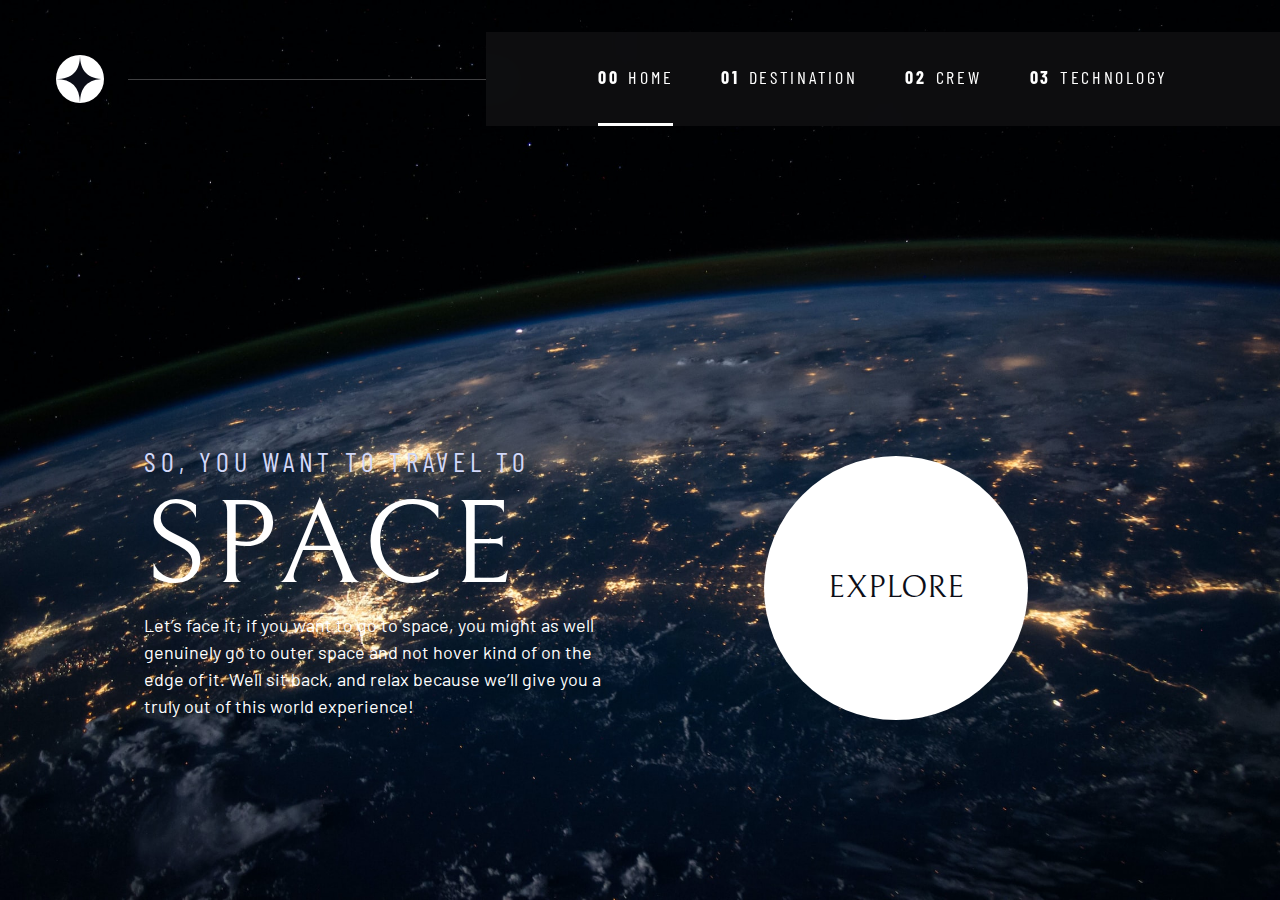
==== index.html @ 4611977f "added via github desktop" ====
<!DOCTYPE html>
<html lang="en">
<head>
  <meta charset="UTF-8">
  <meta name="viewport" content="width=device-width, initial-scale=1.0">

  <link rel="icon" type="image/png" sizes="32x32" href="./assets/favicon-32x32.png">
  <!-- Google fonts -->
  <link rel="preconnect" href="https://fonts.googleapis.com">
  <link rel="preconnect" href="https://fonts.gstatic.com" crossorigin>
  <link href="https://fonts.googleapis.com/css2?family=Barlow+Condensed:wght@400;700&family=Bellefair&family=Barlow:wght@400;700&display=swap"
      rel="stylesheet">
      
  <!-- Our custom CSS -->
  <link rel="stylesheet" href="style.css">
  <title>Space tourism website</title>
  <script src="index.js" defer></script>
</head>
<body class="home">
  
  <a class="skip-to-content" href="#main">Skip to content</a>
    <header class="primary-header flex">
      <div>
        <img src="./assets/shared/logo.svg" alt="space tourism logo" class="logo">
      </div>
      <button class="mobile-nav-toggle" aria-controls="primary-navigation"><span class="sr-only" aria-expanded="false">Menu</span></button>
      <nav class="navbar">
          <ul id="primary-navigation" data-visible="false" class="primary-navigation underline-indicators flex">
              <li class="active"><a class="ff-sans-cond uppercase text-white letter-spacing-2" href="index.html"><span>00</span>Home</a>
              <li><a class="ff-sans-cond uppercase text-white letter-spacing-2" href="destination.html"><span>01</span>Destination</a>
              <li><a class="ff-sans-cond uppercase text-white letter-spacing-2" href="crew.html"><span>02</span>Crew</a>
              <li><a class="ff-sans-cond uppercase text-white letter-spacing-2" href="technology.html"><span>03</span>Technology</a>
          </ul>
      </nav>
    </header>

    <main id="main" class="grid-container grid-container--home">
    <div>
      <h1 class="text-accent fs-500 ff-sans-cond uppercase letter-spacing-1">So, you want to travel to
      <span class="d-block fs-900 ff-serif text-white">Space</span></h1>
      
      <p style="text-shadow: 0 0 px black;">Let’s face it; if you want to go to space, you might as well genuinely go to 
      outer space and not hover kind of on the edge of it. Well sit back, and relax 
      because we’ll give you a truly out of this world experience! </p>
    </div>
    <div>
      <a href="#" class="large-button uppercase ff-serif text-dark bg-white">Explore</a>
    </div>
  </main>

</body>
</html>
---- style.css ----
/* ------------------- */
/* Custom properties   */
/* ------------------- */

:root {
    /* colors */
    --clr-dark: 230 35% 7%;
    --clr-light: 231 77% 90%;
    --clr-white: 0 0% 100%;
    
    /* font-sizes */
    --fs-900: clamp(5rem, 8vw + 1rem, 9.375rem);
    --fs-800: 3.5rem;
    --fs-700: 1.5rem;
    --fs-600: 1rem;
    --fs-500: 1rem;
    --fs-400: 0.9375rem;
    --fs-300: 1rem;
    --fs-200: 0.875rem;
    
    /* font-families */
    --ff-serif: "Bellefair", serif;
    --ff-sans-cond: "Barlow Condensed", sans-serif;
    --ff-sans-normal: "Barlow", sans-serif;
}

@media (min-width: 35em) {
    :root {
        --fs-800: 5rem;
        --fs-700: 2.5rem;
        --fs-500: 1.25rem;
        --fs-600: 1.5rem;
        --fs-400: 1rem;
    }
}

@media (min-width: 45em) {
    :root {
        /* font-sizes */
        --fs-800: 6.25rem;
        --fs-700: 3.5rem;
        --fs-600: 2rem;
        --fs-500: 1.75rem;
        --fs-400: 1.125rem;
    }
}


/* ------------------- */
/* Reset               */
/* ------------------- */

/* https://piccalil.li/blog/a-modern-css-reset/ */

/* Box sizing */
*,
*::before,
*::after {
    box-sizing: border-box;
}

/* Reset margins */
body,
h1,
h2,
h3,
h4,
h5,
p,
figure,
picture {
    margin: 0; 
}

h1,
h2,
h3,
h4,
h5,
h6,
p {
    font-weight: 400;
}

/* set up the body */
body {
    font-family: var(--ff-sans-normal);
    font-size: var(--fs-400);
    color: hsl( var(--clr-white) );
    background-color: hsl( var(--clr-dark) );
    line-height: 1.5;
    min-height: 100vh;
    display: grid;
    grid-template-rows: min-content 1fr;
   
    overflow-x: hidden;
}

/* make images easier to work with */
img,
picutre {
    max-width: 100%;
    display: block;
}

/* make form elements easier to work with */
input,
button,
textarea,
select {
    font: inherit;
}

/* remove animations for people who've turned them off */
@media (prefers-reduced-motion: reduce) {  
  *,
  *::before,
  *::after {
    animation-duration: 0.01ms !important;
    animation-iteration-count: 1 !important;
    transition-duration: 0.01ms !important;
    scroll-behavior: auto !important;
  }
}


/* ------------------- */
/* Utility classes     */
/* ------------------- */

/* general */

.flex {
    display: flex;
    gap: var(--gap, 1rem);
}

.grid {
    display: grid;
    gap: var(--gap, 1rem);
}

.d-block {
    display: block;
}

.flow > *:where(:not(:first-child)) {
    margin-top: var(--flow-space, 1rem);
}

.container {
    padding-inline: 2em;
    margin-inline: auto;
    max-width: 80rem;
}

.sr-only {
  position: absolute; 
  width: 1px;
  height: 1px;
  padding: 0;
  margin: -1px; 
  overflow: hidden;
  clip: rect(0, 0, 0, 0);
  white-space: nowrap; 
  border: 0;
}

.skip-to-content {
    position: absolute;
    z-index: 2222;
    background-color: hsl( var(--clr-white) / .05);
    backdrop-filter: blur(1.5rem);
    color: hsl( var(--clr-white) );
    padding: .5em 1em;
    margin-inline: auto;
    transform: translateY(-100%);
    transition: 250ms ease-in;
}

.skip-to-content:focus {
    transform: translateY(0);
   
}

/* colors */

.bg-dark { background-color: hsl( var(--clr-dark) );}
.bg-accent { background-color: hsl( var(--clr-light) );}
.bg-white { background-color: hsl( var(--clr-white) );}

.text-dark { color: hsl( var(--clr-dark) );}
.text-accent { color: hsl( var(--clr-light) );}
.text-white { color: hsl( var(--clr-white) );}

/* typography */

.ff-serif { font-family: var(--ff-serif); } 
.ff-sans-cond { font-family: var(--ff-sans-cond); } 
.ff-sans-normal { font-family: var(--ff-sans-normal); } 

.letter-spacing-1 { letter-spacing: 4.75px; } 
.letter-spacing-2 { letter-spacing: 2.7px; } 
.letter-spacing-3 { letter-spacing: 2.35px; } 

.uppercase { text-transform: uppercase; }

.fs-900 { font-size: var(--fs-900); }
.fs-800 { font-size: var(--fs-800); }
.fs-700 { font-size: var(--fs-700); }
.fs-600 { font-size: var(--fs-600); }
.fs-500 { font-size: var(--fs-500); }
.fs-400 { font-size: var(--fs-400); }
.fs-300 { font-size: var(--fs-300); }
.fs-200 { font-size: var(--fs-200); }

.fs-900,
.fs-800,
.fs-700,
.fs-600 {
    line-height: 1.1;
}

.numbered-title {
    font-family: var(--ff-sans-cond);
    font-size: var(--fs-500);
    text-transform: uppercase;
    letter-spacing: 4.72px; 
}

.numbered-title span {
    margin-right: .5em;
    font-weight: 700;
    color: hsl( var(--clr-white) / .25);
}


/* ------------------- */
/* Compontents         */
/* ------------------- */

.large-button {
    font-size: 2rem;
    position: relative;
    z-index: 1;
    display: inline-grid;
    place-items: center;
    padding: 0 2em;
    border-radius: 50%;
    aspect-ratio: 1;
    text-decoration: none;
}

.large-button::after {
    content: '';
    position: absolute;
    z-index: -1;
    width: 100%;
    height: 100%;
    background: hsl( var(--clr-white) / .1);
    border-radius: 50%;
    opacity: 0;
    transition: opacity 500ms linear, transform 750ms ease-in-out;
}
 
.large-button:hover::after,
.large-button:focus::after {
    opacity: 1;
    transform: scale(1.5);
}

/* Primary header */

.logo {
    margin: 1.5rem clamp(1.5rem, 5vw, 3.5rem);
}

.primary-header {
    justify-content: space-between;
    align-items: center;
}

.primary-navigation {
    --gap: clamp(1.5rem, 5vw, 3rem);
    --underline-gap: 2rem;
    list-style: none;
    padding: 0;
    margin: 0;
    background: hsl( var(--clr-dark) / .90);
}

.primary-navigation >:last-child {
    justify-content: end;
}

.primary-navigation a {
    text-decoration: none;
}

.primary-navigation a > span {
    font-weight: 700;
    margin-right: .5em;
}

@supports (backdrop-filter: blur(1.5rem)) {
    .primary-navigation {
        background: hsl( var(--clr-white) / .05);
        backdrop-filter: blur(1.5rem);
    }
}

.mobile-nav-toggle {
    display: none;
}


@media (max-width: 35rem) {
    .primary-navigation {
    --underline-gap: .5rem;
    position: fixed;
    z-index: 1000;
    inset: 0 0 0 30%;
    padding: min(20rem, 15vh) 2rem;
    flex-direction: column;
    transform: translateX(100%);
    transition: 500ms ease-in-out;
    }

    .primary-navigation[data-visible = "true"] {
        transform: translateX(0%);
    }

    .mobile-nav-toggle {
        display: block;
        position: absolute;
        z-index: 2000;
        top: 2rem;
        right: 1rem;
        background: transparent;
        background-image: url(./assets/shared/icon-hamburger.svg);
        background-repeat: no-repeat;
        background-position: center;
        width: 1.5rem;
        aspect-ratio: 1;
        border: 0;
    }

    .mobile-nav-toggle[aria-expanded="true"]{
        background-image: url(./assets/shared/close.svg);
    }
}

@media (min-width: 35em) {
    .primary-navigation {
        padding-inline: clamp(3rem, 10vw, 7rem)
    }
}

@media (min-width: 35em) and (max-width: 49.999em) {
    .primary-navigation a > span {
        display: none;
    }
}

@media (min-width: 50em) {

    .primary-header::after {
        content: '';
        display: block;
        position: relative;
        height: 1px;
        width: 100%;
        margin-right: -3rem;
        background: hsl( var(--clr-white) / .25);
        order: 1;
    }

    nav {
        order: 2;
    }

    .primary-navigation {
        margin-block: 2rem;
    }
}

.underline-indicators > * {
    cursor: pointer;
    padding: var(--underline-gap, 1rem) 0;
    border: 0;
    border-bottom: .2rem solid hsl( var(--clr-white) / 0 );
}

.underline-indicators > *:focus {
    border-color: hsl( var(--clr-white) / .5);
}

@media (hover: hover) {
    .underline-indicators > *:hover{
        border-color: hsl( var(--clr-white) / .5);
    }
}

    .underline-indicators > .active,
    .underline-indicators > [aria-selected="true"] {
        color: hsl( var(--clr-white) / 1);
        border-color: hsl( var(--clr-white) / 1); 
    }

.tab-list {
    --gap: 2rem;
}

.dot-indicators > * {
    cursor: pointer;
    border: 0;
    border-radius: 50%;
    padding: .5em;
    background-color: hsl( var(--clr-white) / .25);
}
 
.dot-indicators > *:hover,
.dot-indicators > *:focus { 
    background-color: hsl( var(--clr-white) / .5);
}

.dot-indicators > [aria-selected="true"] {
    background-color: hsl( var(--clr-white) / 1); 
}

/* ------------------- */
/* Page specific background      */
/* ------------------- */
body {
    background-size: cover;
    background-position: bottom center;
}
/* home */

.home {
    background-image: url(./assets/shared/bgdesktop.jpg);
}

@media (min-width: 35rem) {
    .home {
        background-position: center center;
    }
}

/* ------------------- */
/*       Layout        */
/* ------------------- */


.grid-container {
    text-align: center;
    display: grid;
    place-items: center;
    padding-inline: 1rem;
    padding-bottom: 4rem;
}

.grid-container p:not([class]) {
    max-width: 50ch;
}

.numbered-title {
    grid-area: title;
}

/* destination layout */

.grid-container--destination {
    --flow-space: 2rem;
    grid-template-areas: 
        'title'
        'image'
        'tabs'
        'content'
}

.grid-container--destination > .numbered-title {
    grid-area: title;
}

.grid-container--destination > img {
    grid-area: image;
    max-width: 60%;
}

.grid-container--destination > .tab-list {
    grid-area: tabs;

}

.grid-container--destination > .destination-info {
    grid-area: content;
    
}

.destination-meta {
    flex-direction: column;
    border-top: 1px solid hsl( var(--clr-white) / .25);
    padding-top: 2.5rem;
    margin-top: 2.5rem;
}

.destination-meta p {
    font-size: 1.75rem;
}

@media (min-width: 35em){
    .numbered-title {
        justify-self: start;
        margin-top: 2rem;
    }

    .destination-meta {
        flex-direction: row;
        justify-content: space-evenly;
    }
    
}

/* The crew layout */

.grid-container--crew {
    --flow-space: 2rem;
    grid-template-areas: 
        'title'
        'image'
        'dots'
        'content';
}

.grid-container--crew > img {
    grid-area: image;
    max-width: 60%;
}

.grid-container--crew > .dot-indicators {
    grid-area: dots;
}

.grid-container--crew > .crew-info {
    grid-area: content;
}

@media (min-width: 45em) {
    .grid-container {
        text-align: left;
        column-gap: var(--container-gap, 2rem);
        grid-template-columns: minmax(2rem, 1fr) repeat(2, minmax(0, 30rem)) minmax(2rem, 1fr);
    }
    
    .grid-container--home > *:first-child {
        grid-column: 2;
    }

    .grid-container--home > *:last-child {
        grid-column: 3;
    }

    .grid-container--home {
        padding-bottom: max(6rem, 20vh);
        align-items: end;
    }

    .grid-container--destination {
        justify-items: start;
        align-content: start;
        grid-template-areas: 
            '. title title .'
            '. image tabs .'
            '. image content .';
            
    }

    .grid-container--destination > img {
        max-width: 90%;
    }

    .destination-meta {
        --gap: min(8vw, 6rem);
        justify-content: start;
    }

}
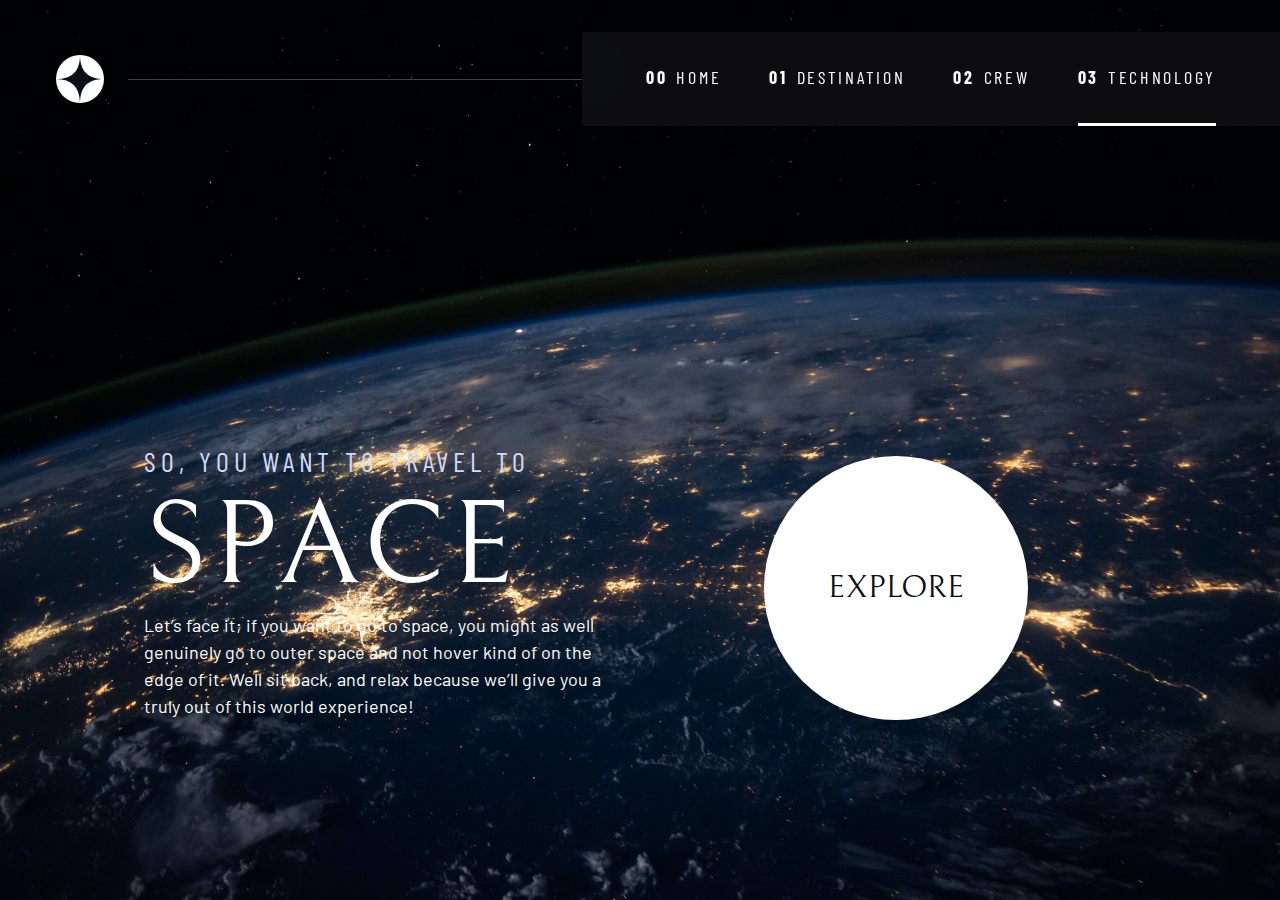
==== commit 590aea1a: "update index.html" ====
--- a/index.html
+++ b/index.html
@@ -14,25 +14,26 @@
   <!-- Our custom CSS -->
   <link rel="stylesheet" href="style.css">
   <title>Space tourism website</title>
-  <script src="index.js" defer></script>
+  <script src="navigation.js" defer></script>
 </head>
 <body class="home">
   
   <a class="skip-to-content" href="#main">Skip to content</a>
-    <header class="primary-header flex">
-      <div>
-        <img src="./assets/shared/logo.svg" alt="space tourism logo" class="logo">
-      </div>
-      <button class="mobile-nav-toggle" aria-controls="primary-navigation"><span class="sr-only" aria-expanded="false">Menu</span></button>
-      <nav class="navbar">
-          <ul id="primary-navigation" data-visible="false" class="primary-navigation underline-indicators flex">
-              <li class="active"><a class="ff-sans-cond uppercase text-white letter-spacing-2" href="index.html"><span>00</span>Home</a>
-              <li><a class="ff-sans-cond uppercase text-white letter-spacing-2" href="destination.html"><span>01</span>Destination</a>
-              <li><a class="ff-sans-cond uppercase text-white letter-spacing-2" href="crew.html"><span>02</span>Crew</a>
-              <li><a class="ff-sans-cond uppercase text-white letter-spacing-2" href="technology.html"><span>03</span>Technology</a>
-          </ul>
-      </nav>
-    </header>
+  <header class="primary-header flex">
+    <div>
+      <img src="./assets/shared/logo.svg" alt="space tourism logo" class="logo">
+    </div>
+    <button class="mobile-nav-toggle" aria-controls="primary-navigation"><span class="sr-only" aria-expanded="false">Menu</span></button>
+    <nav>
+        <ul id="primary-navigation" data-visible="false" class="primary-navigation underline-indicators flex">
+            <li ><a class="ff-sans-cond uppercase text-white letter-spacing-2" href="index.html"><span aria-hidden="true">00</span>Home</a>
+            <li><a class="ff-sans-cond uppercase text-white letter-spacing-2" href="destination.html"><span aria-hidden="true">01</span>Destination</a>
+            <li><a class="ff-sans-cond uppercase text-white letter-spacing-2" href="crew.html"><span aria-hidden="true">02</span>Crew</a>
+            <li class="active"><a class="ff-sans-cond uppercase text-white letter-spacing-2" href="technology.html"><span aria-hidden="true">03</span>Technology</a>
+        </ul>
+    </nav>
+  </header>
+
 
     <main id="main" class="grid-container grid-container--home">
     <div>
@@ -44,7 +45,7 @@
       because we’ll give you a truly out of this world experience! </p>
     </div>
     <div>
-      <a href="#" class="large-button uppercase ff-serif text-dark bg-white">Explore</a>
+      <a href="destination.html" class="large-button uppercase ff-serif text-dark bg-white">Explore</a>
     </div>
   </main>
 
--- a/style.css
+++ b/style.css
@@ -92,13 +92,11 @@
     min-height: 100vh;
     display: grid;
     grid-template-rows: min-content 1fr;
-   
     overflow-x: hidden;
 }
 
 /* make images easier to work with */
-img,
-picutre {
+img {
     max-width: 100%;
     display: block;
 }
@@ -147,6 +145,11 @@
 .flow > *:where(:not(:first-child)) {
     margin-top: var(--flow-space, 1rem);
 }
+
+.flow--space-small {
+    --flow-space: .5rem;
+}
+
 
 .container {
     padding-inline: 2em;
@@ -352,7 +355,7 @@
 
 @media (min-width: 35em) {
     .primary-navigation {
-        padding-inline: clamp(3rem, 10vw, 7rem)
+        padding-inline: clamp(3rem, 5vw, 7rem)
     }
 }
 
@@ -386,9 +389,10 @@
 
 .underline-indicators > * {
     cursor: pointer;
-    padding: var(--underline-gap, 1rem) 0;
+    padding: var(--underline-gap, .5rem) 0;
     border: 0;
     border-bottom: .2rem solid hsl( var(--clr-white) / 0 );
+    background-color: transparent;
 }
 
 .underline-indicators > *:focus {
@@ -410,6 +414,7 @@
 .tab-list {
     --gap: 2rem;
 }
+
 
 .dot-indicators > * {
     cursor: pointer;
@@ -428,6 +433,27 @@
     background-color: hsl( var(--clr-white) / 1); 
 }
 
+.number-indicators > * {
+    display: flex;
+    margin-inline: .5rem;
+    cursor: pointer;
+    border: 1px solid hsl( var(--clr-white) / .25 );
+    border-radius: 50%;
+    padding: 1em 1.5em;
+    background-color: transparent;
+    color:hsl( var(--clr-white) );
+}
+
+.number-indicators > *:hover,
+.number-indicators > *:focus {
+    border-color: hsl( var(--clr-white) );
+}
+
+.number-indicators > [aria-selected="true"] {
+    background-color: hsl( var(--clr-white) / 1);
+    color: hsl( var(--clr-dark) );
+}
+
 /* ------------------- */
 /* Page specific background      */
 /* ------------------- */
@@ -438,15 +464,30 @@
 /* home */
 
 .home {
-    background-image: url(./assets/shared/bgdesktop.jpg);
+    background-image: url(./assets/shared/bgmobile.jpg);
 }
 
 @media (min-width: 35rem) {
     .home {
+        background-image: url(./assets/shared/bgtablet.jpg);
         background-position: center center;
     }
 }
 
+@media (min-width: 45rem) {
+    .home {
+        background-image: url(./assets/shared/bgdesktop.jpg);
+        background-position: center center;
+    }
+}
+
+/* destination */
+
+    .destination {
+        background-image: url(./assets/shared/destinationdesktop.jpg);
+        background-position: center;
+    }
+    
 /* ------------------- */
 /*       Layout        */
 /* ------------------- */
@@ -459,6 +500,8 @@
     padding-inline: 1rem;
     padding-bottom: 4rem;
 }
+
+
 
 .grid-container p:not([class]) {
     max-width: 50ch;
@@ -483,9 +526,10 @@
     grid-area: title;
 }
 
-.grid-container--destination > img {
+.grid-container--destination > picture {
     grid-area: image;
     max-width: 60%;
+    align-self: start;
 }
 
 .grid-container--destination > .tab-list {
@@ -509,18 +553,7 @@
     font-size: 1.75rem;
 }
 
-@media (min-width: 35em){
-    .numbered-title {
-        justify-self: start;
-        margin-top: 2rem;
-    }
-
-    .destination-meta {
-        flex-direction: row;
-        justify-content: space-evenly;
-    }
-    
-}
+
 
 /* The crew layout */
 
@@ -533,9 +566,10 @@
         'content';
 }
 
-.grid-container--crew > img {
+.grid-container--crew > picture {
     grid-area: image;
     max-width: 60%;
+    border-bottom: 1px solid hsl( var(--clr-white) / .1)
 }
 
 .grid-container--crew > .dot-indicators {
@@ -546,7 +580,62 @@
     grid-area: content;
 }
 
-@media (min-width: 45em) {
+.crew-info h2 {
+    color: hsl( var(--clr-white) / .5);
+}
+
+
+/* Technology layout */
+.grid-container--technology {
+    --flow-space: 2rem;
+    grid-template-areas: 
+        'title'
+        'image'
+        'numbers'
+        'content';
+}
+
+
+.grid-container--technology > picture {
+    grid-area: image;
+    width: 60%;
+}
+
+
+.grid-container--technology > .number-indicators {
+    grid-area: numbers;
+}
+
+.grid-container--technology > .technology-info {
+    grid-area: content;
+}
+
+
+/* ============================= */
+@media (min-width: 35em){
+    .numbered-title {
+        justify-self: start;
+        margin-top: 2rem;
+    }
+
+    .destination-meta {
+        flex-direction: row;
+        justify-content: space-evenly;
+    }
+    
+    .grid-container--crew {
+        padding-bottom: 0;
+        grid-template-areas: 
+            'title'
+            'content'
+            'dots'
+            'image';
+    }
+
+}
+
+
+@media (min-width: 50em) {
     .grid-container {
         text-align: left;
         column-gap: var(--container-gap, 2rem);
@@ -576,8 +665,9 @@
             
     }
 
-    .grid-container--destination > img {
-        max-width: 90%;
+    .grid-container--destination > picture, 
+    .grid-container--crew > picture{
+        max-width: 80%;
     }
 
     .destination-meta {
@@ -585,5 +675,56 @@
         justify-content: start;
     }
 
-}
-
+    .grid-container--crew {
+        justify-items: start;
+        grid-template-columns: minmax(1rem, 1fr) minmax(0, 37rem) minmax(0, 23rem) minmax(1rem, 1fr);
+        grid-template-areas: 
+            '. title image .'
+            '. content image .'
+            '. dots image .';
+    }
+
+    .grid-container--crew > picture {
+        grid-column: span 2;
+        align-self: end;
+        max-width: 60%;
+    }
+
+    .grid-container--technology {
+        justify-content: start;
+        grid-template-columns: minmax(1rem, .2fr) minmax(2rem, 5rem) minmax(5rem, 30rem) minmax(20rem, 1fr);
+        grid-template-rows: minmax(5rem, .5fr) minmax(.5rem, 1rem) 2rem 1rem;
+        grid-row-gap: 6rem;
+        grid-template-areas: 
+            ' . title title . '
+            ' . numbers content image'
+            ' . numbers content image';
+    }
+
+    .grid-container--technology > picture {
+        min-width: 50%;
+        width: 80%;
+    }
+
+    .grid-container--technology > .numbered-title {
+        font-size: clamp(var(--fs-400), 3vw, var(--fs-500)) ;
+    }
+
+    .grid-container--technology > article >header p{
+        font-size: clamp(var(--fs-500), 3.5vw , var(--fs-700));
+    }
+
+    .grid-container--technology > article > p {
+        font-size: clamp(var(--fs-200), 2vw , var(--fs-400));
+    }
+    
+    .number-indicators {
+        flex-direction:column;
+        justify-self: start;
+    }
+
+
+}
+
+
+
